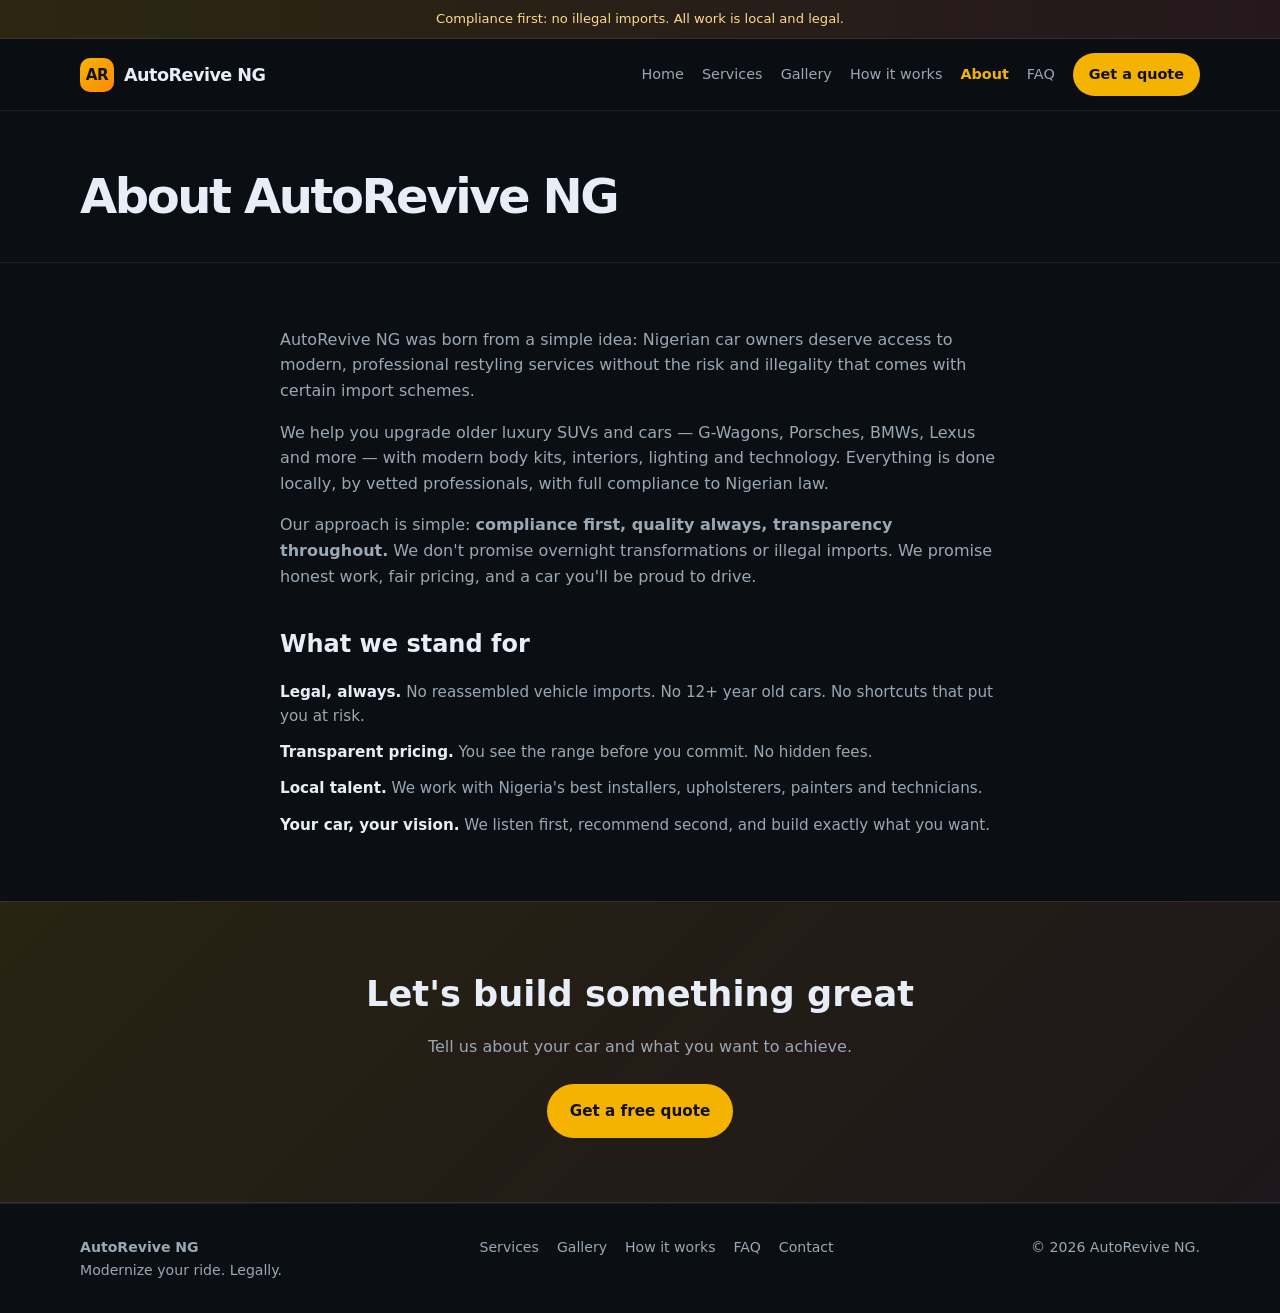
==== about.html @ 41c701de "Initial AutoRevive NG site" ====
<!DOCTYPE html>
<html lang="en">
<head>
  <meta charset="UTF-8" />
  <meta name="viewport" content="width=device-width, initial-scale=1.0" />
  <title>About Us — AutoRevive NG</title>
  <link rel="stylesheet" href="css/style.css" />
</head>
<body>

  <div class="banner">Compliance first: no illegal imports. All work is local and legal.</div>

  <header>
    <div class="container nav">
      <a href="index.html" class="logo"><span>AR</span> AutoRevive NG</a>
      <button class="nav-toggle" aria-label="Toggle menu">&#9776;</button>
      <nav class="nav-links">
        <a href="index.html">Home</a>
        <a href="services.html">Services</a>
        <a href="gallery.html">Gallery</a>
        <a href="how-it-works.html">How it works</a>
        <a href="about.html" class="active">About</a>
        <a href="faq.html">FAQ</a>
        <a href="contact.html" class="nav-cta">Get a quote</a>
      </nav>
    </div>
  </header>

  <section class="page-hero">
    <div class="container">
      <h1>About AutoRevive NG</h1>
    </div>
  </section>

  <section>
    <div class="container about-content">
      <p>
        AutoRevive NG was born from a simple idea: Nigerian car owners deserve access to modern, professional restyling services
        without the risk and illegality that comes with certain import schemes.
      </p>
      <p>
        We help you upgrade older luxury SUVs and cars &mdash; G-Wagons, Porsches, BMWs, Lexus and more &mdash; with modern body kits,
        interiors, lighting and technology. Everything is done locally, by vetted professionals, with full compliance to Nigerian law.
      </p>
      <p>
        Our approach is simple: <strong>compliance first, quality always, transparency throughout.</strong> We don't promise
        overnight transformations or illegal imports. We promise honest work, fair pricing, and a car you'll be proud to drive.
      </p>

      <h2 style="margin-top:36px;">What we stand for</h2>
      <ul class="values-list">
        <li><strong>Legal, always.</strong> No reassembled vehicle imports. No 12+ year old cars. No shortcuts that put you at risk.</li>
        <li><strong>Transparent pricing.</strong> You see the range before you commit. No hidden fees.</li>
        <li><strong>Local talent.</strong> We work with Nigeria's best installers, upholsterers, painters and technicians.</li>
        <li><strong>Your car, your vision.</strong> We listen first, recommend second, and build exactly what you want.</li>
      </ul>
    </div>
  </section>

  <section class="cta-section">
    <div class="container">
      <h2>Let's build something great</h2>
      <p>Tell us about your car and what you want to achieve.</p>
      <a href="contact.html" class="btn btn-primary">Get a free quote</a>
    </div>
  </section>

  <footer>
    <div class="container footer-grid">
      <div><strong>AutoRevive NG</strong><br />Modernize your ride. Legally.</div>
      <div class="footer-links">
        <a href="services.html">Services</a>
        <a href="gallery.html">Gallery</a>
        <a href="how-it-works.html">How it works</a>
        <a href="faq.html">FAQ</a>
        <a href="contact.html">Contact</a>
      </div>
      <div>&copy; <span id="year"></span> AutoRevive NG.</div>
    </div>
  </footer>

  <script src="js/main.js"></script>
</body>
</html>
---- css/style.css ----
:root {
  --bg: #0b0f14;
  --card: #121820;
  --card-2: #17202b;
  --accent: #f5b301;
  --accent-2: #ffcf4d;
  --text: #e8eef7;
  --muted: #9aa7b5;
  --border: rgba(255, 255, 255, 0.08);
  --radius: 18px;
  --shadow: 0 18px 50px rgba(0, 0, 0, 0.35);
}

* { box-sizing: border-box; margin: 0; padding: 0; }
html { scroll-behavior: smooth; }

body {
  font-family: system-ui, -apple-system, BlinkMacSystemFont, "Segoe UI", Roboto, sans-serif;
  background: var(--bg);
  color: var(--text);
  line-height: 1.6;
}

a { color: inherit; text-decoration: none; }
img { max-width: 100%; display: block; }
.container { width: min(1120px, 92%); margin: 0 auto; }

/* Banner */
.banner {
  background: linear-gradient(90deg, rgba(245,179,1,0.14), rgba(255,107,107,0.10));
  border-bottom: 1px solid var(--border);
  padding: 10px 0;
  font-size: 0.82rem;
  color: #ffd98a;
  text-align: center;
  line-height: 1.4;
}

/* Header */
header {
  position: sticky;
  top: 0;
  z-index: 50;
  background: rgba(11,15,20,0.92);
  backdrop-filter: blur(14px);
  border-bottom: 1px solid var(--border);
}

.nav { display: flex; align-items: center; justify-content: space-between; padding: 14px 0; }

.logo { display: flex; align-items: center; gap: 10px; font-weight: 800; letter-spacing: -0.03em; font-size: 1.1rem; }

.logo span {
  width: 34px; height: 34px; border-radius: 10px;
  background: linear-gradient(135deg, var(--accent), #ff8a00);
  display: grid; place-items: center;
  color: #111; font-size: 0.95rem;
}

.nav-links { display: flex; align-items: center; gap: 18px; font-size: 0.9rem; color: var(--muted); }
.nav-links a:hover, .nav-links a.active { color: var(--text); }
.nav-links a.active { font-weight: 700; color: var(--accent); }

.nav-cta { background: var(--accent); color: #111 !important; padding: 10px 16px; border-radius: 999px; font-weight: 700; }
.nav-cta.active { background: var(--accent-2); }

.nav-toggle {
  display: none; background: none;
  border: 1px solid var(--border); color: var(--text);
  font-size: 1.3rem; padding: 6px 10px;
  border-radius: 10px; cursor: pointer;
}

/* Hero */
.hero { padding: 70px 0 50px; position: relative; overflow: hidden; }

.hero::before {
  content: ""; position: absolute;
  width: 520px; height: 520px;
  background: radial-gradient(circle, rgba(245,179,1,0.18), transparent 65%);
  top: -180px; right: -120px; pointer-events: none;
}

.hero-grid { display: grid; grid-template-columns: 1.1fr 0.9fr; gap: 48px; align-items: center; position: relative; }

.pill {
  display: inline-flex; align-items: center; gap: 8px;
  border: 1px solid var(--border);
  background: rgba(255,255,255,0.03);
  color: var(--muted); padding: 8px 14px;
  border-radius: 999px; font-size: 0.82rem; margin-bottom: 20px;
}
.pill b { color: var(--accent); }

h1 { font-size: clamp(2.2rem, 5vw, 3.8rem); line-height: 1.05; letter-spacing: -0.05em; margin-bottom: 18px; }
h1 span { color: var(--accent); }
.hero p { color: var(--muted); font-size: 1.05rem; max-width: 560px; margin-bottom: 28px; }

.btn-row { display: flex; flex-wrap: wrap; gap: 12px; margin-bottom: 24px; }

.btn {
  display: inline-flex; align-items: center; justify-content: center; gap: 8px;
  padding: 14px 22px; border-radius: 999px;
  font-weight: 800; border: 1px solid transparent;
  cursor: pointer; transition: 0.2s ease; font-size: 0.95rem;
}

.btn-primary { background: var(--accent); color: #111; }
.btn-primary:hover { background: var(--accent-2); transform: translateY(-1px); }
.btn-outline { border-color: var(--border); color: var(--text); background: rgba(255,255,255,0.03); }
.btn-outline:hover { background: rgba(255,255,255,0.07); }

.hero-note { font-size: 0.82rem; color: var(--muted); display: flex; gap: 8px; align-items: flex-start; max-width: 520px; }

.hero-card {
  background: linear-gradient(180deg, var(--card), #0f151d);
  border: 1px solid var(--border); border-radius: 28px;
  padding: 18px; box-shadow: var(--shadow);
}

.hero-card img { border-radius: 20px; aspect-ratio: 4/3; object-fit: cover; width: 100%; }

.hero-card-footer {
  display: flex; justify-content: space-between; align-items: center;
  padding: 14px 6px 4px; font-size: 0.85rem;
  color: var(--muted); flex-wrap: wrap; gap: 8px;
}

.dot { width: 8px; height: 8px; border-radius: 50%; background: #42d392; display: inline-block; margin-right: 6px; }

/* Trust bar */
.trust-bar { padding: 30px 0; border-top: 1px solid var(--border); border-bottom: 1px solid var(--border); }
.trust-grid { display: grid; grid-template-columns: repeat(4, 1fr); gap: 16px; text-align: center; }
.trust-grid div { font-size: 0.9rem; color: var(--muted); }
.trust-grid strong { font-size: 1.6rem; color: var(--accent); display: block; }

/* Sections */
section { padding: 64px 0; }
.section-head { max-width: 700px; margin-bottom: 36px; }
.section-head h2 { font-size: clamp(1.7rem, 3.5vw, 2.5rem); letter-spacing: -0.04em; margin-bottom: 12px; }
.section-head p { color: var(--muted); }

.grid-3 { display: grid; grid-template-columns: repeat(3, 1fr); gap: 18px; }

.card {
  background: var(--card); border: 1px solid var(--border);
  border-radius: var(--radius); padding: 24px; transition: 0.2s ease;
}
.card:hover { transform: translateY(-3px); border-color: rgba(245,179,1,0.35); }
.card .icon {
  width: 44px; height: 44px; border-radius: 14px;
  background: rgba(245,179,1,0.12);
  display: grid; place-items: center;
  font-size: 1.3rem; margin-bottom: 16px;
}
.card h3 { margin-bottom: 8px; font-size: 1.05rem; }
.card p { color: var(--muted); font-size: 0.93rem; }

/* Steps */
.steps { display: grid; grid-template-columns: repeat(4, 1fr); gap: 16px; counter-reset: step; }
.step { background: var(--card); border: 1px solid var(--border); border-radius: var(--radius); padding: 22px; }
.step::before {
  counter-increment: step; content: counter(step);
  width: 32px; height: 32px; border-radius: 50%;
  background: var(--accent); color: #111;
  display: grid; place-items: center; font-weight: 800; margin-bottom: 14px;
}
.step h3 { font-size: 0.95rem; margin-bottom: 6px; }
.step p { color: var(--muted); font-size: 0.9rem; }

/* Page hero */
.page-hero { padding: 60px 0 30px; border-bottom: 1px solid var(--border); }
.page-hero h1 { font-size: clamp(2rem, 4vw, 3rem); margin-bottom: 10px; }
.page-hero p { color: var(--muted); max-width: 640px; }

/* Price cards */
.price-card {
  background: var(--card); border: 1px solid var(--border);
  border-radius: var(--radius); padding: 24px;
  max-width: 720px; margin-bottom: 24px;
}
.price-card p { color: var(--muted); margin-bottom: 10px; }
.price-tag { font-size: 1.4rem; font-weight: 800; color: var(--accent); margin: 14px 0 8px; }
.price-note { font-size: 0.85rem; color: var(--muted); line-height: 1.5; }

/* Gallery */
.gallery { display: grid; grid-template-columns: repeat(3, 1fr); gap: 14px; }
.gallery img {
  border-radius: 16px; aspect-ratio: 4/3; object-fit: cover;
  border: 1px solid var(--border); filter: saturate(0.9); transition: 0.25s ease;
}
.gallery img:hover { transform: scale(1.02); filter: saturate(1.1); }

/* FAQ */
.faq { display: grid; gap: 12px; max-width: 820px; }
details { background: var(--card); border: 1px solid var(--border); border-radius: 14px; padding: 18px 20px; }
summary { cursor: pointer; font-weight: 700; list-style: none; display: flex; justify-content: space-between; gap: 12px; }
summary::-webkit-details-marker { display: none; }
summary::after { content: "+"; color: var(--accent); font-size: 1.3rem; line-height: 1; }
details[open] summary::after { content: "\2013"; }
details p { color: var(--muted); margin-top: 12px; font-size: 0.93rem; }

/* About */
.about-content { max-width: 720px; }
.about-content p { color: var(--muted); margin-bottom: 16px; }
.values-list { list-style: none; display: grid; gap: 12px; margin-top: 16px; }
.values-list li { color: var(--muted); font-size: 0.95rem; }
.values-list li strong { color: var(--text); }

/* Form */
.form-wrap {
  display: grid; grid-template-columns: 0.9fr 1.1fr; gap: 28px;
  background: linear-gradient(180deg, var(--card), #0f151d);
  border: 1px solid var(--border); border-radius: 26px;
  padding: 28px; box-shadow: var(--shadow);
}
.form-info h2 { font-size: 1.6rem; letter-spacing: -0.03em; margin-bottom: 12px; }
.form-info p { color: var(--muted); margin-bottom: 18px; }
.form-info ul { list-style: none; display: grid; gap: 10px; color: var(--muted); font-size: 0.93rem; }
.form-info li::before { content: "\2713"; color: var(--accent); margin-right: 8px; font-weight: 800; }
.form-info a { color: var(--accent); text-decoration: underline; }

form { display: grid; gap: 14px; }
.field { display: grid; gap: 6px; }
label { font-size: 0.83rem; color: var(--muted); }

input, select, textarea {
  width: 100%; background: #0b1016;
  border: 1px solid var(--border); color: var(--text);
  border-radius: 12px; padding: 13px 14px;
  font: inherit; outline: none;
}
input:focus, select:focus, textarea:focus {
  border-color: rgba(245,179,1,0.6);
  box-shadow: 0 0 0 3px rgba(245,179,1,0.08);
}
textarea { min-height: 110px; resize: vertical; }
.form-row { display: grid; grid-template-columns: 1fr 1fr; gap: 14px; }
.disclaimer { font-size: 0.78rem; color: var(--muted); line-height: 1.5; }

/* CTA */
.cta-section {
  background: linear-gradient(135deg, rgba(245,179,1,0.12), rgba(255,107,107,0.08));
  border-top: 1px solid var(--border); border-bottom: 1px solid var(--border); text-align: center;
}
.cta-section h2 { font-size: clamp(1.5rem, 3vw, 2.2rem); margin-bottom: 12px; }
.cta-section p { color: var(--muted); margin-bottom: 24px; max-width: 520px; margin-left: auto; margin-right: auto; }

.compliance-section { background: var(--card); border-top: 1px solid var(--border); border-bottom: 1px solid var(--border); }
.center { text-align: center; }

/* Footer */
footer { border-top: 1px solid var(--border); padding: 32px 0; color: var(--muted); font-size: 0.88rem; }
.footer-grid { display: flex; justify-content: space-between; gap: 20px; flex-wrap: wrap; }
.footer-links { display: flex; gap: 18px; flex-wrap: wrap; }
.footer-links a:hover { color: var(--text); }

/* Responsive */
@media (max-width: 900px) {
  .hero-grid, .form-wrap { grid-template-columns: 1fr; }
  .grid-3, .steps, .gallery { grid-template-columns: 1fr 1fr; }
  .trust-grid { grid-template-columns: 1fr 1fr; }

  .nav-links {
    display: none; position: absolute;
    top: 64px; left: 4%; right: 4%;
    background: #0f151d; border: 1px solid var(--border);
    border-radius: 16px; padding: 18px;
    flex-direction: column; align-items: stretch;
    box-shadow: var(--shadow);
  }
  .nav-links.open { display: flex; }
  .nav-toggle { display: block; }
}

@media (max-width: 600px) {
  .grid-3, .steps, .gallery, .form-row, .trust-grid { grid-template-columns: 1fr; }
  .hero { padding-top: 48px; }
  section { padding: 48px 0; }
  .banner { font-size: 0.75rem; padding: 8px 12px; }
}
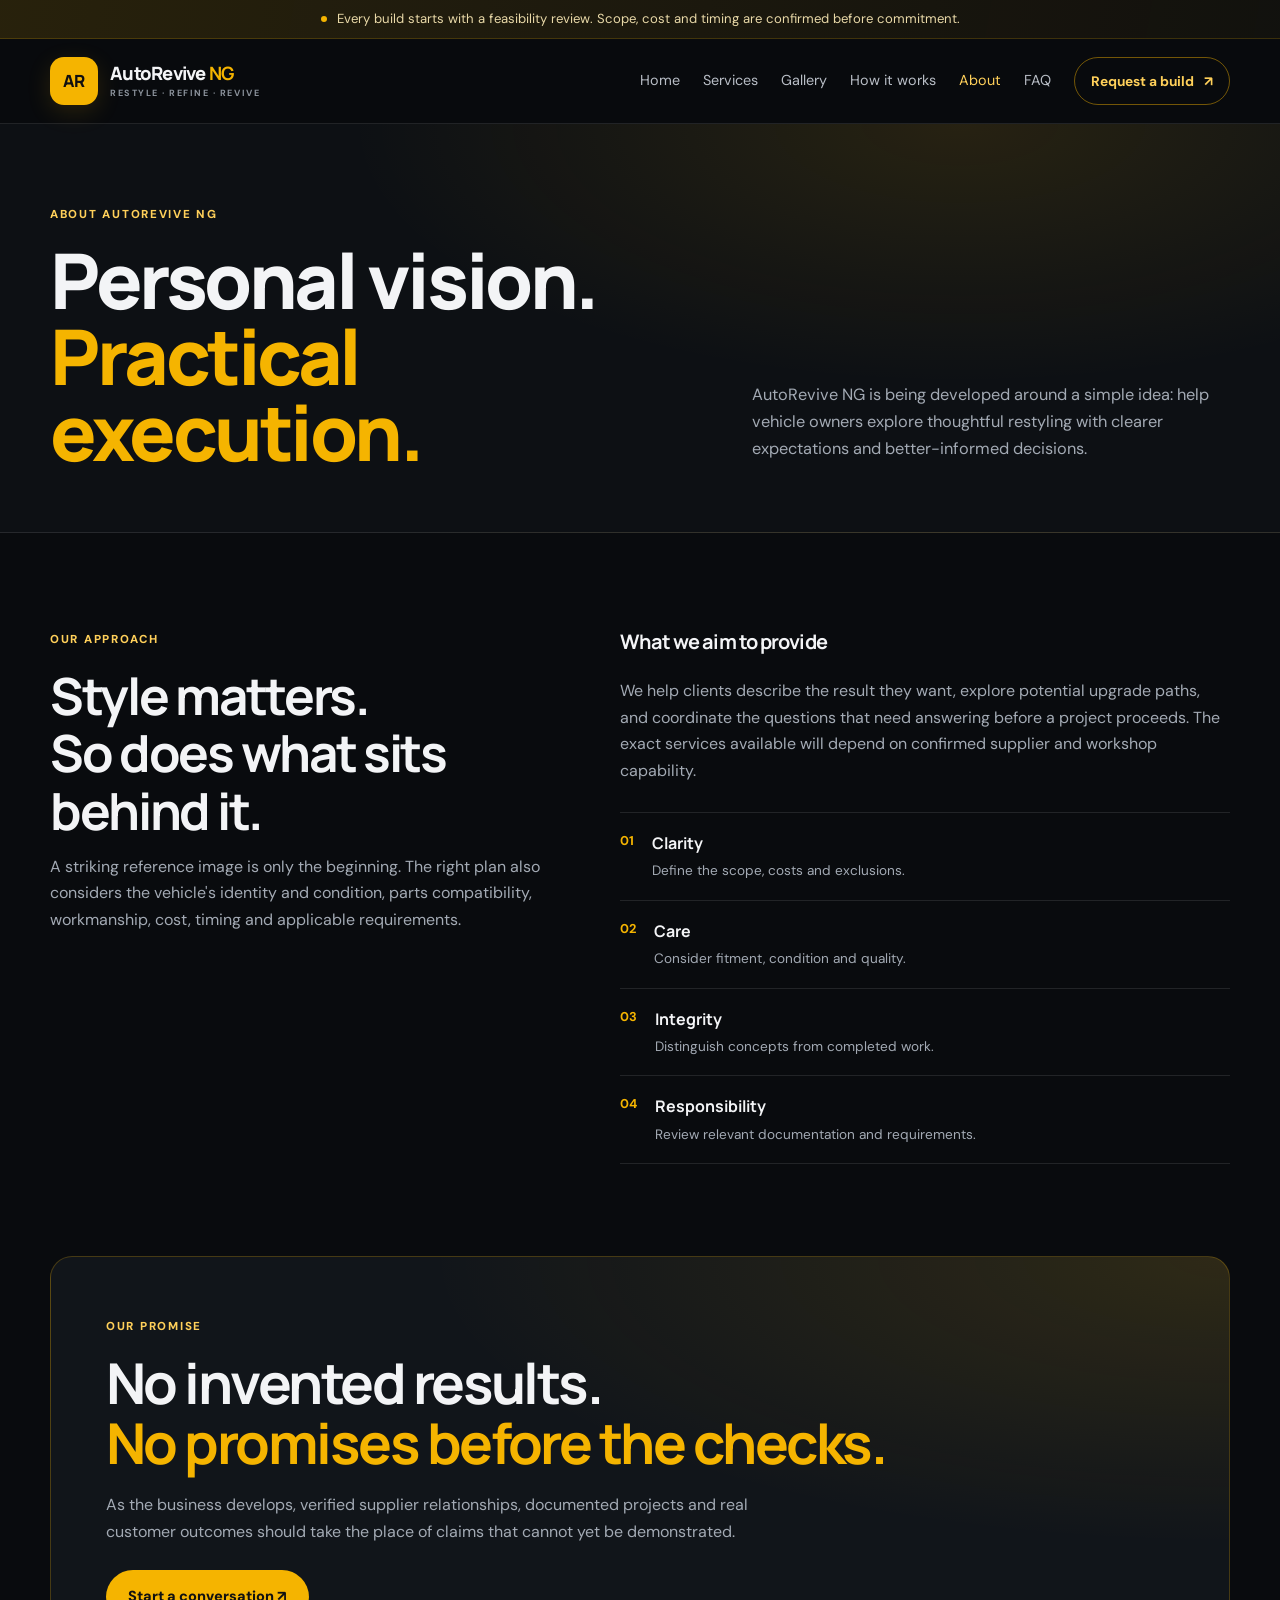
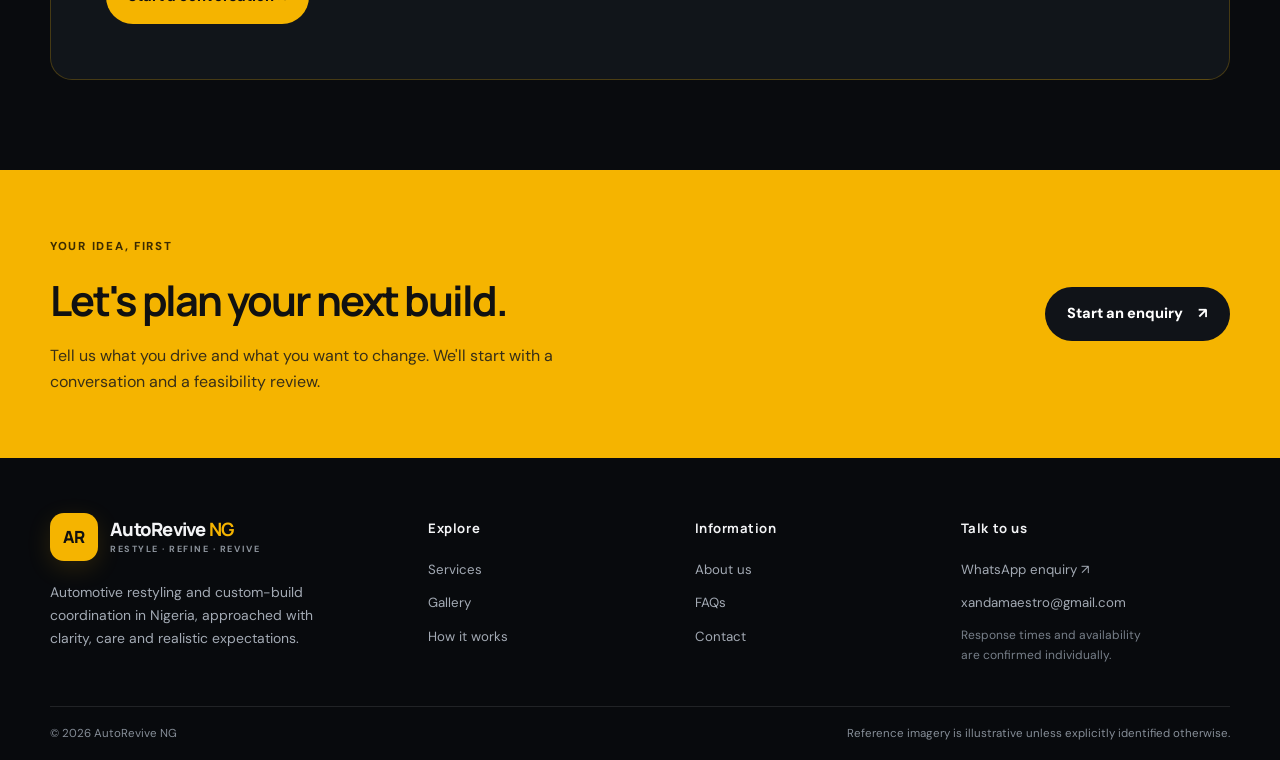
==== commit 340647f9: "Upgrade AutoRevive NG website" ====
--- a/about.html
+++ b/about.html
@@ -1,84 +1,6 @@
-<!DOCTYPE html>
-<html lang="en">
-<head>
-  <meta charset="UTF-8" />
-  <meta name="viewport" content="width=device-width, initial-scale=1.0" />
-  <title>About Us — AutoRevive NG</title>
-  <link rel="stylesheet" href="css/style.css" />
-</head>
-<body>
-
-  <div class="banner">Compliance first: no illegal imports. All work is local and legal.</div>
-
-  <header>
-    <div class="container nav">
-      <a href="index.html" class="logo"><span>AR</span> AutoRevive NG</a>
-      <button class="nav-toggle" aria-label="Toggle menu">&#9776;</button>
-      <nav class="nav-links">
-        <a href="index.html">Home</a>
-        <a href="services.html">Services</a>
-        <a href="gallery.html">Gallery</a>
-        <a href="how-it-works.html">How it works</a>
-        <a href="about.html" class="active">About</a>
-        <a href="faq.html">FAQ</a>
-        <a href="contact.html" class="nav-cta">Get a quote</a>
-      </nav>
-    </div>
-  </header>
-
-  <section class="page-hero">
-    <div class="container">
-      <h1>About AutoRevive NG</h1>
-    </div>
-  </section>
-
-  <section>
-    <div class="container about-content">
-      <p>
-        AutoRevive NG was born from a simple idea: Nigerian car owners deserve access to modern, professional restyling services
-        without the risk and illegality that comes with certain import schemes.
-      </p>
-      <p>
-        We help you upgrade older luxury SUVs and cars &mdash; G-Wagons, Porsches, BMWs, Lexus and more &mdash; with modern body kits,
-        interiors, lighting and technology. Everything is done locally, by vetted professionals, with full compliance to Nigerian law.
-      </p>
-      <p>
-        Our approach is simple: <strong>compliance first, quality always, transparency throughout.</strong> We don't promise
-        overnight transformations or illegal imports. We promise honest work, fair pricing, and a car you'll be proud to drive.
-      </p>
-
-      <h2 style="margin-top:36px;">What we stand for</h2>
-      <ul class="values-list">
-        <li><strong>Legal, always.</strong> No reassembled vehicle imports. No 12+ year old cars. No shortcuts that put you at risk.</li>
-        <li><strong>Transparent pricing.</strong> You see the range before you commit. No hidden fees.</li>
-        <li><strong>Local talent.</strong> We work with Nigeria's best installers, upholsterers, painters and technicians.</li>
-        <li><strong>Your car, your vision.</strong> We listen first, recommend second, and build exactly what you want.</li>
-      </ul>
-    </div>
-  </section>
-
-  <section class="cta-section">
-    <div class="container">
-      <h2>Let's build something great</h2>
-      <p>Tell us about your car and what you want to achieve.</p>
-      <a href="contact.html" class="btn btn-primary">Get a free quote</a>
-    </div>
-  </section>
-
-  <footer>
-    <div class="container footer-grid">
-      <div><strong>AutoRevive NG</strong><br />Modernize your ride. Legally.</div>
-      <div class="footer-links">
-        <a href="services.html">Services</a>
-        <a href="gallery.html">Gallery</a>
-        <a href="how-it-works.html">How it works</a>
-        <a href="faq.html">FAQ</a>
-        <a href="contact.html">Contact</a>
-      </div>
-      <div>&copy; <span id="year"></span> AutoRevive NG.</div>
-    </div>
-  </footer>
-
-  <script src="js/main.js"></script>
-</body>
-</html>
+<!doctype html><html lang="en"><head><meta charset="utf-8"><meta name="viewport" content="width=device-width, initial-scale=1"><meta name="theme-color" content="#0a0c0f"><meta name="description" content="Learn about AutoRevive NG’s approach to automotive restyling and custom-build coordination."><title>About AutoRevive NG | AutoRevive NG</title><meta property="og:title" content="About AutoRevive NG | AutoRevive NG"><meta property="og:description" content="Learn about AutoRevive NG’s approach to automotive restyling and custom-build coordination."><meta property="og:type" content="website"><link rel="preconnect" href="https://images.unsplash.com"><link rel="stylesheet" href="css/style.css"></head><body><a class="skip-link" href="#main">Skip to content</a>
+<div class="announcement"><div class="container announcement-inner"><span class="announcement-dot" aria-hidden="true"></span><span>Every build starts with a feasibility review. Scope, cost and timing are confirmed before commitment.</span></div></div>
+<header class="site-header"><div class="container nav-wrap"><a class="brand" href="index.html" aria-label="AutoRevive NG home"><span class="brand-mark">AR</span><span class="brand-word">AutoRevive <b>NG</b><small>RESTYLE · REFINE · REVIVE</small></span></a>
+<button class="nav-toggle" type="button" aria-expanded="false" aria-controls="primary-nav" aria-label="Open navigation"><span></span><span></span><span></span></button>
+<nav class="nav-links" id="primary-nav" aria-label="Main navigation"><a href="index.html">Home</a><a href="services.html">Services</a><a href="gallery.html">Gallery</a><a href="how-it-works.html">How it works</a><a href="about.html" class="active" aria-current="page">About</a><a href="faq.html">FAQ</a><a class="nav-cta" href="contact.html">Request a build <span aria-hidden="true">↗</span></a></nav></div></header><main id="main"><section class="page-hero"><div class="container page-hero-grid"><div><span class="eyebrow">ABOUT AUTOREVIVE NG</span><h1>Personal vision.<br><span>Practical execution.</span></h1></div><p>AutoRevive NG is being developed around a simple idea: help vehicle owners explore thoughtful restyling with clearer expectations and better-informed decisions.</p></div></section><section class="section"><div class="container about-layout"><div class="about-statement"><span class="eyebrow">OUR APPROACH</span><h2>Style matters.<br>So does what sits behind it.</h2><p>A striking reference image is only the beginning. The right plan also considers the vehicle's identity and condition, parts compatibility, workmanship, cost, timing and applicable requirements.</p></div><div class="about-copy"><h3>What we aim to provide</h3><p>We help clients describe the result they want, explore potential upgrade paths, and coordinate the questions that need answering before a project proceeds. The exact services available will depend on confirmed supplier and workshop capability.</p><div class="value-list"><div><b>01</b><span><strong>Clarity</strong><small>Define the scope, costs and exclusions.</small></span></div><div><b>02</b><span><strong>Care</strong><small>Consider fitment, condition and quality.</small></span></div><div><b>03</b><span><strong>Integrity</strong><small>Distinguish concepts from completed work.</small></span></div><div><b>04</b><span><strong>Responsibility</strong><small>Review relevant documentation and requirements.</small></span></div></div></div></div></section><section class="dark-panel-section"><div class="container dark-panel"><span class="eyebrow">OUR PROMISE</span><h2>No invented results.<br><span>No promises before the checks.</span></h2><p>As the business develops, verified supplier relationships, documented projects and real customer outcomes should take the place of claims that cannot yet be demonstrated.</p><a class="btn btn-primary" href="contact.html">Start a conversation ↗</a></div></section></main><section class="footer-cta"><div class="container footer-cta-inner"><div><span class="eyebrow">YOUR IDEA, FIRST</span><h2>Let's plan your next build.</h2><p>Tell us what you drive and what you want to change. We'll start with a conversation and a feasibility review.</p></div><a class="btn btn-primary" href="contact.html">Start an enquiry <span aria-hidden="true">↗</span></a></div></section>
+<footer class="site-footer"><div class="container footer-grid"><div class="footer-about"><a class="brand" href="index.html"><span class="brand-mark">AR</span><span class="brand-word">AutoRevive <b>NG</b><small>RESTYLE · REFINE · REVIVE</small></span></a><p>Automotive restyling and custom-build coordination in Nigeria, approached with clarity, care and realistic expectations.</p></div><div class="footer-column"><h3>Explore</h3><a href="services.html">Services</a><a href="gallery.html">Gallery</a><a href="how-it-works.html">How it works</a></div><div class="footer-column"><h3>Information</h3><a href="about.html">About us</a><a href="faq.html">FAQs</a><a href="contact.html">Contact</a></div><div class="footer-column"><h3>Talk to us</h3><a href="https://wa.me/2349133064152?text=Hello%20AutoRevive%20NG%2C%20I%20would%20like%20to%20discuss%20a%20vehicle%20project." target="_blank" rel="noopener">WhatsApp enquiry ↗</a><a href="mailto:xandamaestro@gmail.com">xandamaestro@gmail.com</a><span class="footer-note">Response times and availability are confirmed individually.</span></div></div><div class="container footer-bottom"><span>© <span id="siteYear"></span> AutoRevive NG</span><span>Reference imagery is illustrative unless explicitly identified otherwise.</span></div></footer><script src="js/main.js" defer></script></body></html>
--- a/css/style.css
+++ b/css/style.css
@@ -1,281 +1,6 @@
-:root {
-  --bg: #0b0f14;
-  --card: #121820;
-  --card-2: #17202b;
-  --accent: #f5b301;
-  --accent-2: #ffcf4d;
-  --text: #e8eef7;
-  --muted: #9aa7b5;
-  --border: rgba(255, 255, 255, 0.08);
-  --radius: 18px;
-  --shadow: 0 18px 50px rgba(0, 0, 0, 0.35);
-}
-
-* { box-sizing: border-box; margin: 0; padding: 0; }
-html { scroll-behavior: smooth; }
-
-body {
-  font-family: system-ui, -apple-system, BlinkMacSystemFont, "Segoe UI", Roboto, sans-serif;
-  background: var(--bg);
-  color: var(--text);
-  line-height: 1.6;
-}
-
-a { color: inherit; text-decoration: none; }
-img { max-width: 100%; display: block; }
-.container { width: min(1120px, 92%); margin: 0 auto; }
-
-/* Banner */
-.banner {
-  background: linear-gradient(90deg, rgba(245,179,1,0.14), rgba(255,107,107,0.10));
-  border-bottom: 1px solid var(--border);
-  padding: 10px 0;
-  font-size: 0.82rem;
-  color: #ffd98a;
-  text-align: center;
-  line-height: 1.4;
-}
-
-/* Header */
-header {
-  position: sticky;
-  top: 0;
-  z-index: 50;
-  background: rgba(11,15,20,0.92);
-  backdrop-filter: blur(14px);
-  border-bottom: 1px solid var(--border);
-}
-
-.nav { display: flex; align-items: center; justify-content: space-between; padding: 14px 0; }
-
-.logo { display: flex; align-items: center; gap: 10px; font-weight: 800; letter-spacing: -0.03em; font-size: 1.1rem; }
-
-.logo span {
-  width: 34px; height: 34px; border-radius: 10px;
-  background: linear-gradient(135deg, var(--accent), #ff8a00);
-  display: grid; place-items: center;
-  color: #111; font-size: 0.95rem;
-}
-
-.nav-links { display: flex; align-items: center; gap: 18px; font-size: 0.9rem; color: var(--muted); }
-.nav-links a:hover, .nav-links a.active { color: var(--text); }
-.nav-links a.active { font-weight: 700; color: var(--accent); }
-
-.nav-cta { background: var(--accent); color: #111 !important; padding: 10px 16px; border-radius: 999px; font-weight: 700; }
-.nav-cta.active { background: var(--accent-2); }
-
-.nav-toggle {
-  display: none; background: none;
-  border: 1px solid var(--border); color: var(--text);
-  font-size: 1.3rem; padding: 6px 10px;
-  border-radius: 10px; cursor: pointer;
-}
-
-/* Hero */
-.hero { padding: 70px 0 50px; position: relative; overflow: hidden; }
-
-.hero::before {
-  content: ""; position: absolute;
-  width: 520px; height: 520px;
-  background: radial-gradient(circle, rgba(245,179,1,0.18), transparent 65%);
-  top: -180px; right: -120px; pointer-events: none;
-}
-
-.hero-grid { display: grid; grid-template-columns: 1.1fr 0.9fr; gap: 48px; align-items: center; position: relative; }
-
-.pill {
-  display: inline-flex; align-items: center; gap: 8px;
-  border: 1px solid var(--border);
-  background: rgba(255,255,255,0.03);
-  color: var(--muted); padding: 8px 14px;
-  border-radius: 999px; font-size: 0.82rem; margin-bottom: 20px;
-}
-.pill b { color: var(--accent); }
-
-h1 { font-size: clamp(2.2rem, 5vw, 3.8rem); line-height: 1.05; letter-spacing: -0.05em; margin-bottom: 18px; }
-h1 span { color: var(--accent); }
-.hero p { color: var(--muted); font-size: 1.05rem; max-width: 560px; margin-bottom: 28px; }
-
-.btn-row { display: flex; flex-wrap: wrap; gap: 12px; margin-bottom: 24px; }
-
-.btn {
-  display: inline-flex; align-items: center; justify-content: center; gap: 8px;
-  padding: 14px 22px; border-radius: 999px;
-  font-weight: 800; border: 1px solid transparent;
-  cursor: pointer; transition: 0.2s ease; font-size: 0.95rem;
-}
-
-.btn-primary { background: var(--accent); color: #111; }
-.btn-primary:hover { background: var(--accent-2); transform: translateY(-1px); }
-.btn-outline { border-color: var(--border); color: var(--text); background: rgba(255,255,255,0.03); }
-.btn-outline:hover { background: rgba(255,255,255,0.07); }
-
-.hero-note { font-size: 0.82rem; color: var(--muted); display: flex; gap: 8px; align-items: flex-start; max-width: 520px; }
-
-.hero-card {
-  background: linear-gradient(180deg, var(--card), #0f151d);
-  border: 1px solid var(--border); border-radius: 28px;
-  padding: 18px; box-shadow: var(--shadow);
-}
-
-.hero-card img { border-radius: 20px; aspect-ratio: 4/3; object-fit: cover; width: 100%; }
-
-.hero-card-footer {
-  display: flex; justify-content: space-between; align-items: center;
-  padding: 14px 6px 4px; font-size: 0.85rem;
-  color: var(--muted); flex-wrap: wrap; gap: 8px;
-}
-
-.dot { width: 8px; height: 8px; border-radius: 50%; background: #42d392; display: inline-block; margin-right: 6px; }
-
-/* Trust bar */
-.trust-bar { padding: 30px 0; border-top: 1px solid var(--border); border-bottom: 1px solid var(--border); }
-.trust-grid { display: grid; grid-template-columns: repeat(4, 1fr); gap: 16px; text-align: center; }
-.trust-grid div { font-size: 0.9rem; color: var(--muted); }
-.trust-grid strong { font-size: 1.6rem; color: var(--accent); display: block; }
-
-/* Sections */
-section { padding: 64px 0; }
-.section-head { max-width: 700px; margin-bottom: 36px; }
-.section-head h2 { font-size: clamp(1.7rem, 3.5vw, 2.5rem); letter-spacing: -0.04em; margin-bottom: 12px; }
-.section-head p { color: var(--muted); }
-
-.grid-3 { display: grid; grid-template-columns: repeat(3, 1fr); gap: 18px; }
-
-.card {
-  background: var(--card); border: 1px solid var(--border);
-  border-radius: var(--radius); padding: 24px; transition: 0.2s ease;
-}
-.card:hover { transform: translateY(-3px); border-color: rgba(245,179,1,0.35); }
-.card .icon {
-  width: 44px; height: 44px; border-radius: 14px;
-  background: rgba(245,179,1,0.12);
-  display: grid; place-items: center;
-  font-size: 1.3rem; margin-bottom: 16px;
-}
-.card h3 { margin-bottom: 8px; font-size: 1.05rem; }
-.card p { color: var(--muted); font-size: 0.93rem; }
-
-/* Steps */
-.steps { display: grid; grid-template-columns: repeat(4, 1fr); gap: 16px; counter-reset: step; }
-.step { background: var(--card); border: 1px solid var(--border); border-radius: var(--radius); padding: 22px; }
-.step::before {
-  counter-increment: step; content: counter(step);
-  width: 32px; height: 32px; border-radius: 50%;
-  background: var(--accent); color: #111;
-  display: grid; place-items: center; font-weight: 800; margin-bottom: 14px;
-}
-.step h3 { font-size: 0.95rem; margin-bottom: 6px; }
-.step p { color: var(--muted); font-size: 0.9rem; }
-
-/* Page hero */
-.page-hero { padding: 60px 0 30px; border-bottom: 1px solid var(--border); }
-.page-hero h1 { font-size: clamp(2rem, 4vw, 3rem); margin-bottom: 10px; }
-.page-hero p { color: var(--muted); max-width: 640px; }
-
-/* Price cards */
-.price-card {
-  background: var(--card); border: 1px solid var(--border);
-  border-radius: var(--radius); padding: 24px;
-  max-width: 720px; margin-bottom: 24px;
-}
-.price-card p { color: var(--muted); margin-bottom: 10px; }
-.price-tag { font-size: 1.4rem; font-weight: 800; color: var(--accent); margin: 14px 0 8px; }
-.price-note { font-size: 0.85rem; color: var(--muted); line-height: 1.5; }
-
-/* Gallery */
-.gallery { display: grid; grid-template-columns: repeat(3, 1fr); gap: 14px; }
-.gallery img {
-  border-radius: 16px; aspect-ratio: 4/3; object-fit: cover;
-  border: 1px solid var(--border); filter: saturate(0.9); transition: 0.25s ease;
-}
-.gallery img:hover { transform: scale(1.02); filter: saturate(1.1); }
-
-/* FAQ */
-.faq { display: grid; gap: 12px; max-width: 820px; }
-details { background: var(--card); border: 1px solid var(--border); border-radius: 14px; padding: 18px 20px; }
-summary { cursor: pointer; font-weight: 700; list-style: none; display: flex; justify-content: space-between; gap: 12px; }
-summary::-webkit-details-marker { display: none; }
-summary::after { content: "+"; color: var(--accent); font-size: 1.3rem; line-height: 1; }
-details[open] summary::after { content: "\2013"; }
-details p { color: var(--muted); margin-top: 12px; font-size: 0.93rem; }
-
-/* About */
-.about-content { max-width: 720px; }
-.about-content p { color: var(--muted); margin-bottom: 16px; }
-.values-list { list-style: none; display: grid; gap: 12px; margin-top: 16px; }
-.values-list li { color: var(--muted); font-size: 0.95rem; }
-.values-list li strong { color: var(--text); }
-
-/* Form */
-.form-wrap {
-  display: grid; grid-template-columns: 0.9fr 1.1fr; gap: 28px;
-  background: linear-gradient(180deg, var(--card), #0f151d);
-  border: 1px solid var(--border); border-radius: 26px;
-  padding: 28px; box-shadow: var(--shadow);
-}
-.form-info h2 { font-size: 1.6rem; letter-spacing: -0.03em; margin-bottom: 12px; }
-.form-info p { color: var(--muted); margin-bottom: 18px; }
-.form-info ul { list-style: none; display: grid; gap: 10px; color: var(--muted); font-size: 0.93rem; }
-.form-info li::before { content: "\2713"; color: var(--accent); margin-right: 8px; font-weight: 800; }
-.form-info a { color: var(--accent); text-decoration: underline; }
-
-form { display: grid; gap: 14px; }
-.field { display: grid; gap: 6px; }
-label { font-size: 0.83rem; color: var(--muted); }
-
-input, select, textarea {
-  width: 100%; background: #0b1016;
-  border: 1px solid var(--border); color: var(--text);
-  border-radius: 12px; padding: 13px 14px;
-  font: inherit; outline: none;
-}
-input:focus, select:focus, textarea:focus {
-  border-color: rgba(245,179,1,0.6);
-  box-shadow: 0 0 0 3px rgba(245,179,1,0.08);
-}
-textarea { min-height: 110px; resize: vertical; }
-.form-row { display: grid; grid-template-columns: 1fr 1fr; gap: 14px; }
-.disclaimer { font-size: 0.78rem; color: var(--muted); line-height: 1.5; }
-
-/* CTA */
-.cta-section {
-  background: linear-gradient(135deg, rgba(245,179,1,0.12), rgba(255,107,107,0.08));
-  border-top: 1px solid var(--border); border-bottom: 1px solid var(--border); text-align: center;
-}
-.cta-section h2 { font-size: clamp(1.5rem, 3vw, 2.2rem); margin-bottom: 12px; }
-.cta-section p { color: var(--muted); margin-bottom: 24px; max-width: 520px; margin-left: auto; margin-right: auto; }
-
-.compliance-section { background: var(--card); border-top: 1px solid var(--border); border-bottom: 1px solid var(--border); }
-.center { text-align: center; }
-
-/* Footer */
-footer { border-top: 1px solid var(--border); padding: 32px 0; color: var(--muted); font-size: 0.88rem; }
-.footer-grid { display: flex; justify-content: space-between; gap: 20px; flex-wrap: wrap; }
-.footer-links { display: flex; gap: 18px; flex-wrap: wrap; }
-.footer-links a:hover { color: var(--text); }
-
-/* Responsive */
-@media (max-width: 900px) {
-  .hero-grid, .form-wrap { grid-template-columns: 1fr; }
-  .grid-3, .steps, .gallery { grid-template-columns: 1fr 1fr; }
-  .trust-grid { grid-template-columns: 1fr 1fr; }
-
-  .nav-links {
-    display: none; position: absolute;
-    top: 64px; left: 4%; right: 4%;
-    background: #0f151d; border: 1px solid var(--border);
-    border-radius: 16px; padding: 18px;
-    flex-direction: column; align-items: stretch;
-    box-shadow: var(--shadow);
-  }
-  .nav-links.open { display: flex; }
-  .nav-toggle { display: block; }
-}
-
-@media (max-width: 600px) {
-  .grid-3, .steps, .gallery, .form-row, .trust-grid { grid-template-columns: 1fr; }
-  .hero { padding-top: 48px; }
-  section { padding: 48px 0; }
-  .banner { font-size: 0.75rem; padding: 8px 12px; }
-}
+@import url('https://fonts.googleapis.com/css2?family=DM+Sans:wght@400;500;600;700&family=Manrope:wght@400;500;600;700;800&display=swap');
+:root{--bg:#090b0e;--surface:#101419;--surface-2:#151a20;--line:rgba(255,255,255,.10);--text:#f3f4f6;--muted:#a3aab4;--gold:#f5b400;--gold-2:#ffd05a;--max:1180px;--radius:22px;--shadow:0 24px 70px rgba(0,0,0,.28)}*{box-sizing:border-box}html{scroll-behavior:smooth;scroll-padding-top:100px}body{margin:0;background:var(--bg);color:var(--text);font-family:'DM Sans',Arial,sans-serif;line-height:1.65;-webkit-font-smoothing:antialiased}body.nav-open{overflow:hidden}img{display:block;max-width:100%}a{color:inherit;text-decoration:none}button,input,select,textarea{font:inherit}button,a{-webkit-tap-highlight-color:transparent}a:focus-visible,button:focus-visible,input:focus-visible,select:focus-visible,textarea:focus-visible{outline:3px solid var(--gold-2);outline-offset:4px}.container{width:min(var(--max),calc(100% - 48px));margin-inline:auto}.skip-link{position:absolute;left:12px;top:-60px;background:var(--gold);color:#111;padding:12px 16px;z-index:1000}.skip-link:focus{top:12px}.announcement{background:linear-gradient(100deg,rgba(245,180,0,.13),rgba(245,180,0,.035));border-bottom:1px solid rgba(245,180,0,.18);color:#e9d9a8;font-size:.82rem}.announcement-inner{min-height:38px;display:flex;align-items:center;justify-content:center;gap:10px;text-align:center}.announcement-dot{width:6px;height:6px;border-radius:50%;background:var(--gold);flex:none}.site-header{position:sticky;top:0;z-index:100;background:rgba(9,11,14,.88);backdrop-filter:blur(18px);border-bottom:1px solid var(--line)}.nav-wrap{min-height:84px;display:flex;align-items:center;justify-content:space-between;gap:28px}.brand{display:inline-flex;align-items:center;gap:12px;flex:none}.brand-mark{display:grid;place-items:center;width:48px;height:48px;border-radius:14px;background:var(--gold);color:#101010;font-family:Manrope,sans-serif;font-size:1.05rem;font-weight:800;box-shadow:0 7px 24px rgba(245,180,0,.14)}.brand-word{font-family:Manrope,sans-serif;font-weight:800;font-size:1.15rem;line-height:1.1;letter-spacing:-.04em}.brand-word b{color:var(--gold)}.brand-word small{display:block;margin-top:6px;color:#8c939c;font-family:'DM Sans',sans-serif;font-size:.56rem;font-weight:700;letter-spacing:.17em}.nav-links{display:flex;align-items:center;gap:clamp(12px,1.8vw,25px)}.nav-links>a:not(.nav-cta){font-size:.9rem;color:#b9bec6;transition:color .2s}.nav-links>a:not(.nav-cta):hover,.nav-links>a.active{color:var(--gold-2)}.nav-cta{display:inline-flex;align-items:center;gap:10px;padding:12px 16px;border:1px solid rgba(245,180,0,.45);border-radius:999px;color:var(--gold-2);font-size:.86rem;font-weight:700}.nav-cta:hover{background:rgba(245,180,0,.1)}.nav-toggle{display:none;width:46px;height:46px;border:1px solid var(--line);border-radius:13px;background:var(--surface);align-items:center;justify-content:center;flex-direction:column;gap:5px;cursor:pointer}.nav-toggle span{display:block;width:19px;height:2px;background:var(--text);transition:transform .2s,opacity .2s}.nav-toggle[aria-expanded=true] span:first-child{transform:translateY(7px) rotate(45deg)}.nav-toggle[aria-expanded=true] span:nth-child(2){opacity:0}.nav-toggle[aria-expanded=true] span:last-child{transform:translateY(-7px) rotate(-45deg)}.hero{position:relative;isolation:isolate;min-height:670px;display:flex;align-items:center;overflow:hidden;border-bottom:1px solid var(--line)}.hero-image,.hero-overlay{position:absolute;inset:0;z-index:-2}.hero-image{background:url('https://images.unsplash.com/photo-1544636331-e26879cd4d9b?auto=format&fit=crop&w=2200&q=90') center 54%/cover no-repeat;transform:scale(1.02)}.hero-overlay{z-index:-1;background:linear-gradient(90deg,rgba(7,9,12,.98) 0%,rgba(7,9,12,.87) 38%,rgba(7,9,12,.42) 70%,rgba(7,9,12,.34) 100%),linear-gradient(0deg,rgba(7,9,12,.85),transparent 45%)}.hero-inner{display:grid;grid-template-columns:minmax(0,1.15fr) minmax(230px,.55fr);align-items:center;gap:60px;padding-block:94px 112px}.hero-copy{max-width:700px}.eyebrow{display:inline-flex;align-items:center;gap:10px;color:var(--gold-2);font-size:.72rem;font-weight:800;letter-spacing:.15em;text-transform:uppercase}.eyebrow i{width:24px;height:2px;background:var(--gold)}.eyebrow-pill{padding:9px 13px;border:1px solid rgba(255,255,255,.16);border-radius:999px;background:rgba(9,11,14,.45);letter-spacing:.11em}.eyebrow-pill i{width:6px;height:6px;border-radius:50%}h1,h2,h3,p{margin-top:0}h1,h2,h3{font-family:Manrope,'DM Sans',sans-serif;letter-spacing:-.045em}h1{font-size:clamp(3.6rem,7.4vw,6.8rem);line-height:.99;font-weight:800;margin:26px 0}.hero h1 span,.page-hero h1 span,.section-heading h2 span,.feature-copy h2 span,.process-band h2 span,.gallery-next h2 span,.dark-panel h2 span{color:var(--gold)}.hero-lede{font-size:clamp(1.15rem,2vw,1.45rem);font-weight:600;max-width:640px;line-height:1.45;margin-bottom:14px}.hero-body{max-width:590px;color:#c0c5cc;font-size:1rem}.button-row{display:flex;flex-wrap:wrap;gap:12px;margin-top:28px}.btn{display:inline-flex;align-items:center;justify-content:center;gap:15px;min-height:52px;padding:14px 21px;border:1px solid transparent;border-radius:999px;font-weight:800;font-size:.91rem;transition:transform .2s,background .2s,border-color .2s;cursor:pointer}.btn:hover{transform:translateY(-2px)}.btn-primary{background:var(--gold);color:#111}.btn-primary:hover{background:var(--gold-2)}.btn-ghost,.btn-outline{background:rgba(15,18,22,.62);border-color:rgba(255,255,255,.19);color:var(--text)}.btn-ghost:hover,.btn-outline:hover{border-color:var(--gold)}.hero-assurance{display:flex;align-items:flex-start;gap:10px;margin-top:24px;color:#c0c5cc;font-size:.83rem}.check-icon{display:grid;place-items:center;flex:none;width:21px;height:21px;border-radius:50%;background:rgba(245,180,0,.15);color:var(--gold);font-weight:800}.hero-side-card{align-self:end;max-width:300px;padding:24px;border:1px solid rgba(255,255,255,.18);border-radius:20px;background:rgba(10,12,15,.68);backdrop-filter:blur(14px);box-shadow:var(--shadow)}.side-index{font-size:.65rem;letter-spacing:.15em;color:#a9afb7}.side-line{display:block;width:36px;height:2px;background:var(--gold);margin:24px 0 16px}.hero-side-card strong{display:block;font-family:Manrope,sans-serif;font-size:1.55rem;line-height:1.2}.hero-side-card p{margin:13px 0 20px;color:var(--muted);font-size:.9rem}.text-link{display:inline-flex;align-items:center;gap:10px;color:var(--gold-2);font-weight:800;font-size:.9rem}.text-link span{transition:transform .2s}.text-link:hover span{transform:translate(3px,-2px)}.hero-bottom{position:absolute;bottom:22px;left:50%;transform:translateX(-50%);display:flex;justify-content:space-between;color:#8e959e;font-size:.66rem;letter-spacing:.16em}.hero-bottom b{color:var(--gold);padding-inline:7px}.trust-strip{border-bottom:1px solid var(--line);background:#0d1014}.trust-grid{display:grid;grid-template-columns:repeat(3,1fr)}.trust-grid>div{display:flex;align-items:flex-start;gap:16px;padding:27px 22px;border-right:1px solid var(--line)}.trust-grid>div:first-child{padding-left:0}.trust-grid>div:last-child{border-right:0;padding-right:0}.trust-number{font-family:Manrope,sans-serif;color:var(--gold);font-size:.8rem;font-weight:800}.trust-grid strong{font-family:Manrope,sans-serif;font-size:.95rem}.trust-grid p{margin:5px 0 0;color:var(--muted);font-size:.82rem}.section{padding-block:92px}.section-heading{display:flex;justify-content:space-between;align-items:end;gap:50px;margin-bottom:38px}.section-heading h2,.feature-copy h2,.process-band h2,.gallery-next h2,.dark-panel h2{font-size:clamp(2.1rem,4.4vw,3.65rem);line-height:1.08;margin:14px 0 0}.section-heading>p{max-width:440px;margin:0;color:var(--muted)}.service-grid{display:grid;grid-template-columns:repeat(4,1fr);gap:13px}.service-card{position:relative;min-height:275px;padding:24px 21px;border:1px solid var(--line);border-radius:18px;background:linear-gradient(150deg,#13171d,#0d1014);transition:transform .2s,border-color .2s}.service-card:hover{transform:translateY(-4px);border-color:rgba(245,180,0,.5)}.service-count{color:#858d97;font-size:.64rem;font-weight:800;letter-spacing:.12em}.service-icon{display:grid;place-items:center;width:44px;height:44px;margin:30px 0 18px;border:1px solid rgba(245,180,0,.3);border-radius:13px;color:var(--gold);font-size:1.3rem}.service-card h3{font-size:1.16rem;margin-bottom:10px}.service-card p{color:var(--muted);font-size:.88rem;line-height:1.6;margin-bottom:23px}.card-arrow{display:inline-flex;gap:8px;color:var(--gold-2);font-size:.8rem;font-weight:800}.section-foot{display:flex;justify-content:flex-end;margin-top:24px}.feature-section{padding-block:84px;background:#101318;border-block:1px solid var(--line)}.feature-grid{display:grid;grid-template-columns:1fr 1fr;gap:clamp(36px,7vw,95px);align-items:center}.feature-photo{position:relative;min-height:470px;border-radius:22px;overflow:hidden;background:var(--surface)}.feature-photo img{width:100%;height:100%;min-height:470px;object-fit:cover;position:absolute;inset:0}.photo-tag{position:absolute;bottom:16px;left:16px;padding:8px 11px;background:rgba(8,10,12,.82);border:1px solid var(--line);border-radius:7px;color:#e3d6ae;font-size:.62rem;letter-spacing:.1em}.feature-copy h2{margin-bottom:20px}.feature-copy>p{color:var(--muted);margin-bottom:20px}.check-list{list-style:none;padding:0;margin:0 0 26px;display:grid;gap:12px}.check-list li{position:relative;padding-left:25px;color:#d4d7dc;font-size:.91rem}.check-list li:before{content:'✓';position:absolute;left:0;top:0;color:var(--gold);font-weight:800}.gallery-preview{background:var(--bg)}.preview-grid{display:grid;grid-template-columns:1.3fr 1fr 1fr;gap:14px}.preview-tile{position:relative;min-height:280px;border-radius:17px;overflow:hidden;background:var(--surface)}.preview-tile img{position:absolute;inset:0;width:100%;height:100%;object-fit:cover;transition:transform .5s}.preview-tile:hover img{transform:scale(1.04)}.preview-tile:after{content:'';position:absolute;inset:0;background:linear-gradient(0deg,rgba(0,0,0,.86),transparent 72%)}.preview-tile>span{position:absolute;z-index:1;left:20px;right:20px;bottom:20px;display:grid;gap:6px}.preview-tile small{color:var(--gold-2);font-size:.65rem;letter-spacing:.14em;font-weight:800}.preview-tile strong{font-family:Manrope,sans-serif;font-size:1.1rem}.preview-large{min-height:340px}.process-band{padding-block:78px;background:linear-gradient(115deg,rgba(245,180,0,.11),transparent 65%),#11151a;border-block:1px solid var(--line)}.process-band-inner{display:grid;grid-template-columns:1fr 1.1fr auto;gap:40px;align-items:center}.process-band h2{margin-top:16px}.process-steps{display:grid;gap:17px}.process-steps>div{display:flex;gap:17px;align-items:center;padding-bottom:14px;border-bottom:1px solid var(--line)}.process-steps b{color:var(--gold);font-size:.75rem}.process-steps span{color:#d2d6dc;font-size:.9rem}.compliance-callout{padding-block:52px;border-bottom:1px solid var(--line)}.compliance-inner{display:grid;grid-template-columns:70px 1fr auto;gap:26px;align-items:center}.compliance-symbol{position:relative;display:grid;place-items:center;width:62px;height:62px;border-radius:17px;background:var(--gold);color:#101010;font-family:Manrope,sans-serif;font-weight:800;font-size:1.2rem}.compliance-symbol span{position:absolute;right:-5px;bottom:-5px;width:24px;height:24px;display:grid;place-items:center;border:3px solid var(--bg);border-radius:50%;background:#5ca77b;color:#07110a;font-size:.75rem}.compliance-inner h2{font-family:Manrope,sans-serif;font-size:1.45rem;margin:8px 0}.compliance-inner p{max-width:800px;margin:0;color:var(--muted);font-size:.9rem}.footer-cta{padding-block:62px;background:var(--gold);color:#111}.footer-cta-inner{display:flex;align-items:center;justify-content:space-between;gap:30px}.footer-cta .eyebrow{color:#3b2b00}.footer-cta h2{font-family:Manrope,sans-serif;font-size:clamp(1.8rem,3.4vw,2.6rem);letter-spacing:-.05em;margin:8px 0}.footer-cta p{max-width:600px;color:#382f17;margin:0}.footer-cta .btn{background:#101318;color:#fff;flex:none}.site-footer{background:#080a0d;padding-top:55px}.footer-grid{display:grid;grid-template-columns:1.5fr 1fr 1fr 1.2fr;gap:42px;padding-bottom:40px}.footer-about>p{max-width:300px;color:var(--muted);font-size:.87rem;margin-top:20px}.footer-column{display:flex;flex-direction:column;align-items:flex-start;gap:12px}.footer-column h3{font-size:.82rem;letter-spacing:.04em;margin:5px 0 7px}.footer-column>a{font-size:.83rem;color:var(--muted)}.footer-column>a:hover{color:var(--gold-2)}.footer-note{max-width:200px;color:#777f89;font-size:.75rem}.footer-bottom{display:flex;justify-content:space-between;gap:20px;padding-block:17px;border-top:1px solid var(--line);font-size:.72rem;color:#858d97}.page-hero{padding-block:76px 62px;background:radial-gradient(ellipse at 75% 0,rgba(245,180,0,.11),transparent 45%),#0d1014;border-bottom:1px solid var(--line)}.page-hero-grid{display:grid;grid-template-columns:1.15fr .85fr;align-items:end;gap:55px}.page-hero h1{font-size:clamp(2.8rem,6vw,5rem);margin:16px 0 0}.page-hero-grid>p{max-width:500px;color:var(--muted);margin:0 0 8px;font-size:1.02rem}.service-detail-list{display:grid;gap:28px}.service-detail{display:grid;grid-template-columns:42px minmax(240px,.9fr) 1.1fr;gap:26px;align-items:center;padding:23px;border:1px solid var(--line);border-radius:20px;background:linear-gradient(130deg,#11151a,#0b0e12);scroll-margin-top:110px}.detail-number{align-self:start;color:var(--gold);font-weight:800;font-size:.85rem}.detail-image{position:relative;min-height:260px;border-radius:13px;overflow:hidden;background:var(--surface-2)}.detail-image img{position:absolute;inset:0;width:100%;height:100%;object-fit:cover}.detail-copy{padding:10px 15px}.detail-copy h2{font-size:1.75rem;margin:10px 0}.detail-copy>p{color:var(--muted)}.notice-box{margin-top:30px;padding:23px 25px;border:1px solid rgba(245,180,0,.25);border-left:3px solid var(--gold);border-radius:13px;background:rgba(245,180,0,.055)}.notice-box strong{font-family:Manrope,sans-serif}.notice-box p{margin:7px 0 0;color:var(--muted);font-size:.9rem}.gallery-disclaimer{display:flex;gap:13px;align-items:flex-start;padding:18px 20px;margin-bottom:28px;border:1px solid rgba(245,180,0,.2);border-radius:13px;background:rgba(245,180,0,.05)}.gallery-disclaimer>span{color:var(--gold);font-size:1.1rem}.gallery-disclaimer p{margin:0;color:var(--muted);font-size:.88rem}.gallery-disclaimer strong{color:var(--text)}.gallery-grid{display:grid;grid-template-columns:repeat(3,1fr);grid-auto-rows:300px;gap:15px}.gallery-item{position:relative;margin:0;border-radius:16px;overflow:hidden;background:var(--surface)}.gallery-item img{width:100%;height:100%;object-fit:cover;transition:transform .5s}.gallery-item:hover img{transform:scale(1.035)}.gallery-item:after{content:'';position:absolute;inset:30% 0 0;background:linear-gradient(0deg,rgba(0,0,0,.88),transparent)}.gallery-item figcaption{position:absolute;z-index:1;left:20px;right:20px;bottom:18px;display:grid;gap:5px}.gallery-item figcaption small{font-size:.65rem;color:var(--gold-2);font-weight:800;letter-spacing:.13em}.gallery-item figcaption strong{font-family:Manrope,sans-serif;font-size:1.05rem}.gallery-item figcaption span{font-size:.76rem;color:#c2c6cc}.gallery-item-tall{grid-row:span 2}.gallery-item-wide{grid-column:span 2}.gallery-next{display:flex;justify-content:space-between;align-items:center;gap:30px;margin-top:50px;padding:32px;border:1px solid var(--line);border-radius:20px;background:var(--surface)}.gallery-next h2{font-size:2rem;margin:8px 0}.gallery-next p{max-width:640px;color:var(--muted);margin:0}.gallery-next .btn{flex:none}.timeline{max-width:900px}.timeline-step{display:grid;grid-template-columns:55px 1fr auto;gap:22px;align-items:start;padding:30px 0;border-bottom:1px solid var(--line)}.timeline-index{display:grid;place-items:center;width:48px;height:48px;border:1px solid rgba(245,180,0,.35);border-radius:14px;color:var(--gold);font-family:Manrope,sans-serif;font-weight:800}.timeline-step h2{font-size:1.5rem;margin:8px 0}.timeline-step p{max-width:690px;color:var(--muted);margin:0}.timeline-tag{padding:7px 10px;border:1px solid var(--line);border-radius:999px;color:#aeb4bd;font-size:.72rem}.about-layout{display:grid;grid-template-columns:.9fr 1.1fr;gap:70px}.about-statement h2{font-size:clamp(2.3rem,4vw,3.5rem);line-height:1.12;margin:15px 0}.about-statement p,.about-copy>p{color:var(--muted)}.about-copy h3{font-size:1.25rem}.value-list{margin-top:28px;border-top:1px solid var(--line)}.value-list>div{display:flex;gap:18px;padding:17px 0;border-bottom:1px solid var(--line)}.value-list b{color:var(--gold);font-size:.8rem}.value-list span{display:grid;gap:4px}.value-list strong{font-family:Manrope,sans-serif}.value-list small{color:var(--muted);font-size:.85rem}.dark-panel-section{padding:0 24px 90px}.dark-panel{padding:55px;border:1px solid rgba(245,180,0,.23);border-radius:22px;background:radial-gradient(ellipse at 100% 0,rgba(245,180,0,.13),transparent 48%),#11151a}.dark-panel h2{margin:14px 0}.dark-panel p{max-width:670px;color:var(--muted);margin:18px 0 25px}.faq-layout{display:grid;grid-template-columns:.7fr 1.3fr;gap:75px;align-items:start}.faq-intro{position:sticky;top:125px}.faq-intro h2{font-size:2.6rem;line-height:1.08;margin:14px 0}.faq-intro p{color:var(--muted);margin-bottom:23px}.faq-list details{border-bottom:1px solid var(--line)}.faq-list details:first-child{border-top:1px solid var(--line)}.faq-list summary{position:relative;list-style:none;cursor:pointer;padding:22px 38px 22px 0;font-family:Manrope,sans-serif;font-weight:700}.faq-list summary::-webkit-details-marker{display:none}.faq-list summary:after{content:'+';position:absolute;right:4px;top:18px;color:var(--gold);font-size:1.45rem;font-weight:400}.faq-list details[open] summary:after{content:'−'}.faq-list details p{padding:0 35px 20px 0;margin:0;color:var(--muted);font-size:.93rem}.contact-layout{display:grid;grid-template-columns:.75fr 1.25fr;gap:38px;align-items:start}.contact-aside{padding:30px;border:1px solid var(--line);border-radius:20px;background:linear-gradient(150deg,#14191f,#0d1014)}.contact-aside h2{font-size:2rem;line-height:1.1;margin:15px 0}.contact-aside>p{color:var(--muted);font-size:.92rem}.contact-method{display:flex;align-items:center;gap:14px;padding:19px 0;border-top:1px solid var(--line)}.contact-method-icon{display:grid;place-items:center;width:40px;height:40px;border-radius:12px;background:rgba(245,180,0,.12);color:var(--gold);font-weight:800}.contact-method>div{display:grid;gap:4px}.contact-method small{color:#818a95;font-size:.65rem;font-weight:800;letter-spacing:.13em}.contact-method a{font-size:.88rem;overflow-wrap:anywhere}.contact-method a:hover{color:var(--gold-2)}.contact-note{margin-top:14px;padding:17px;border-radius:12px;background:rgba(245,180,0,.06)}.contact-note strong{font-family:Manrope,sans-serif}.contact-note p{color:var(--muted);font-size:.82rem;margin:6px 0 0}.quote-form{padding:clamp(22px,4vw,38px);border:1px solid var(--line);border-radius:20px;background:#101419}.form-heading{margin-bottom:25px}.form-heading h2{font-size:1.7rem;margin:9px 0}.form-heading p{font-size:.83rem;color:var(--muted);margin:0}.form-grid{display:grid;grid-template-columns:1fr 1fr;gap:18px}.field{display:grid;gap:8px}.field-full{grid-column:1/-1}.field label{font-size:.82rem;font-weight:700;color:#e1e4e8}.field input,.field select,.field textarea{width:100%;min-height:48px;padding:12px 13px;border:1px solid #2a3038;border-radius:10px;background:#0b0e12;color:var(--text);outline-offset:2px}.field textarea{resize:vertical;min-height:130px}.field input::placeholder,.field textarea::placeholder{color:#68717d}.field select{color-scheme:dark}.consent{display:flex;align-items:flex-start;gap:10px;margin:22px 0;color:var(--muted);font-size:.81rem}.consent input{margin-top:5px;accent-color:var(--gold);flex:none}.btn-wide{width:100%;border:0}.form-footnote,.form-status{font-size:.78rem;color:#858d97;margin:14px 0 0}.form-status:not(:empty){color:var(--gold-2)}
+@media(max-width:1000px){.nav-links{gap:13px}.nav-links>a:not(.nav-cta){font-size:.82rem}.nav-cta{padding:10px 12px}.hero-inner{gap:30px}.service-grid{grid-template-columns:repeat(2,1fr)}.process-band-inner{grid-template-columns:1fr 1fr}.process-band-inner>.btn{grid-column:2;justify-self:start}.footer-grid{grid-template-columns:1.3fr 1fr 1fr}.footer-column:last-child{grid-column:2/-1}.service-detail{grid-template-columns:30px .85fr 1.15fr;gap:18px}.detail-copy{padding:5px}.detail-image{min-height:240px}}
+@media(max-width:820px){.container{width:min(var(--max),calc(100% - 36px))}.nav-wrap{min-height:74px}.nav-toggle{display:flex}.nav-links{display:none;position:absolute;top:calc(100% + 1px);left:0;right:0;padding:17px 18px 20px;background:rgba(11,14,18,.98);border-bottom:1px solid var(--line);box-shadow:0 25px 45px rgba(0,0,0,.45);max-height:calc(100dvh - 110px);overflow-y:auto}.nav-links.open{display:flex;flex-direction:column;align-items:stretch;gap:0}.nav-links>a:not(.nav-cta){padding:13px 8px;font-size:1rem;border-bottom:1px solid rgba(255,255,255,.055)}.nav-links .nav-cta{justify-content:center;margin-top:15px;padding:14px}.hero{min-height:650px}.hero-inner{grid-template-columns:1fr;padding-block:80px 105px}.hero-side-card{display:none}.hero-copy{max-width:670px}.hero-overlay{background:linear-gradient(90deg,rgba(7,9,12,.95),rgba(7,9,12,.67)),linear-gradient(0deg,rgba(7,9,12,.7),transparent)}.hero-bottom{font-size:.58rem}.trust-grid{grid-template-columns:1fr}.trust-grid>div,.trust-grid>div:first-child,.trust-grid>div:last-child{padding:19px 0;border-right:0;border-bottom:1px solid var(--line)}.trust-grid>div:last-child{border-bottom:0}.section{padding-block:70px}.section-heading{align-items:start;flex-direction:column;gap:18px}.section-heading>p{max-width:620px}.feature-grid{grid-template-columns:1fr;gap:35px}.feature-photo,.feature-photo img{min-height:350px}.preview-grid{grid-template-columns:1fr 1fr}.preview-large{grid-column:1/-1;min-height:330px}.preview-tile{min-height:240px}.process-band-inner{grid-template-columns:1fr;gap:28px}.process-band-inner>.btn{grid-column:auto}.compliance-inner{grid-template-columns:55px 1fr;gap:18px}.compliance-symbol{width:52px;height:52px}.compliance-inner>.text-link{grid-column:2;justify-self:start}.page-hero{padding-block:58px 45px}.page-hero-grid{grid-template-columns:1fr;gap:20px}.page-hero-grid>p{max-width:650px}.service-detail{grid-template-columns:30px 1fr}.detail-image{grid-column:2;min-height:300px}.detail-copy{grid-column:2;padding:5px 0 0}.gallery-grid{grid-template-columns:repeat(2,1fr);grid-auto-rows:270px}.gallery-item-tall{grid-row:span 1}.gallery-item-wide{grid-column:span 2}.gallery-next{align-items:flex-start;flex-direction:column}.about-layout,.faq-layout,.contact-layout{grid-template-columns:1fr;gap:35px}.faq-intro{position:static}.faq-intro h2{font-size:2.2rem}.contact-aside{order:2}.quote-form{order:1}.footer-grid{grid-template-columns:1fr 1fr;gap:30px}.footer-about{grid-column:1/-1}.footer-column:last-child{grid-column:auto}.footer-cta-inner{align-items:flex-start;flex-direction:column}}
+@media(max-width:520px){.container{width:calc(100% - 32px)}.announcement{font-size:.72rem}.announcement-inner{padding-block:8px;line-height:1.45}.brand-mark{width:43px;height:43px;border-radius:12px}.brand-word{font-size:1.03rem}.hero{min-height:650px}.hero-inner{padding-block:65px 100px}.hero h1{font-size:clamp(3.25rem,15vw,4.7rem);margin:23px 0}.hero-lede{font-size:1.1rem}.hero-body{font-size:.92rem}.button-row{flex-direction:column;align-items:stretch}.button-row .btn{width:100%}.hero-bottom{bottom:17px;letter-spacing:.09em}.hero-bottom span:last-child{display:none}.section{padding-block:58px}.section-heading h2,.feature-copy h2,.process-band h2,.dark-panel h2{font-size:2.35rem}.service-grid{grid-template-columns:1fr}.service-card{min-height:0;padding:22px}.service-icon{margin:23px 0 14px}.feature-photo,.feature-photo img{min-height:270px}.preview-grid{grid-template-columns:1fr}.preview-large{grid-column:auto;min-height:270px}.preview-tile{min-height:250px}.compliance-inner{grid-template-columns:1fr;gap:14px}.compliance-inner>.text-link{grid-column:auto}.footer-cta{padding-block:44px}.footer-cta-inner{gap:20px}.footer-cta .btn{width:100%}.footer-grid{grid-template-columns:1fr 1fr;gap:28px 20px}.footer-about{grid-column:1/-1}.footer-column:last-child{grid-column:1/-1}.footer-bottom{flex-direction:column;gap:7px;font-size:.68rem}.page-hero h1{font-size:clamp(2.65rem,13vw,3.7rem)}.service-detail{padding:16px;grid-template-columns:25px 1fr;gap:13px}.detail-image{min-height:230px}.detail-copy h2{font-size:1.55rem}.gallery-grid{grid-template-columns:1fr;grid-auto-rows:280px}.gallery-item-wide{grid-column:auto}.gallery-next{padding:22px}.gallery-next h2{font-size:1.75rem}.timeline-step{grid-template-columns:43px 1fr;gap:15px;padding:24px 0}.timeline-index{width:40px;height:40px}.timeline-tag{grid-column:2;justify-self:start}.dark-panel-section{padding-inline:16px;padding-bottom:60px}.dark-panel{padding:28px 22px}.form-grid{grid-template-columns:1fr}.field-full{grid-column:auto}.quote-form{padding:22px 17px}.contact-aside{padding:23px 20px}}
+@media(prefers-reduced-motion:reduce){html{scroll-behavior:auto}*,*::before,*::after{animation-duration:.01ms!important;animation-iteration-count:1!important;transition-duration:.01ms!important}}
